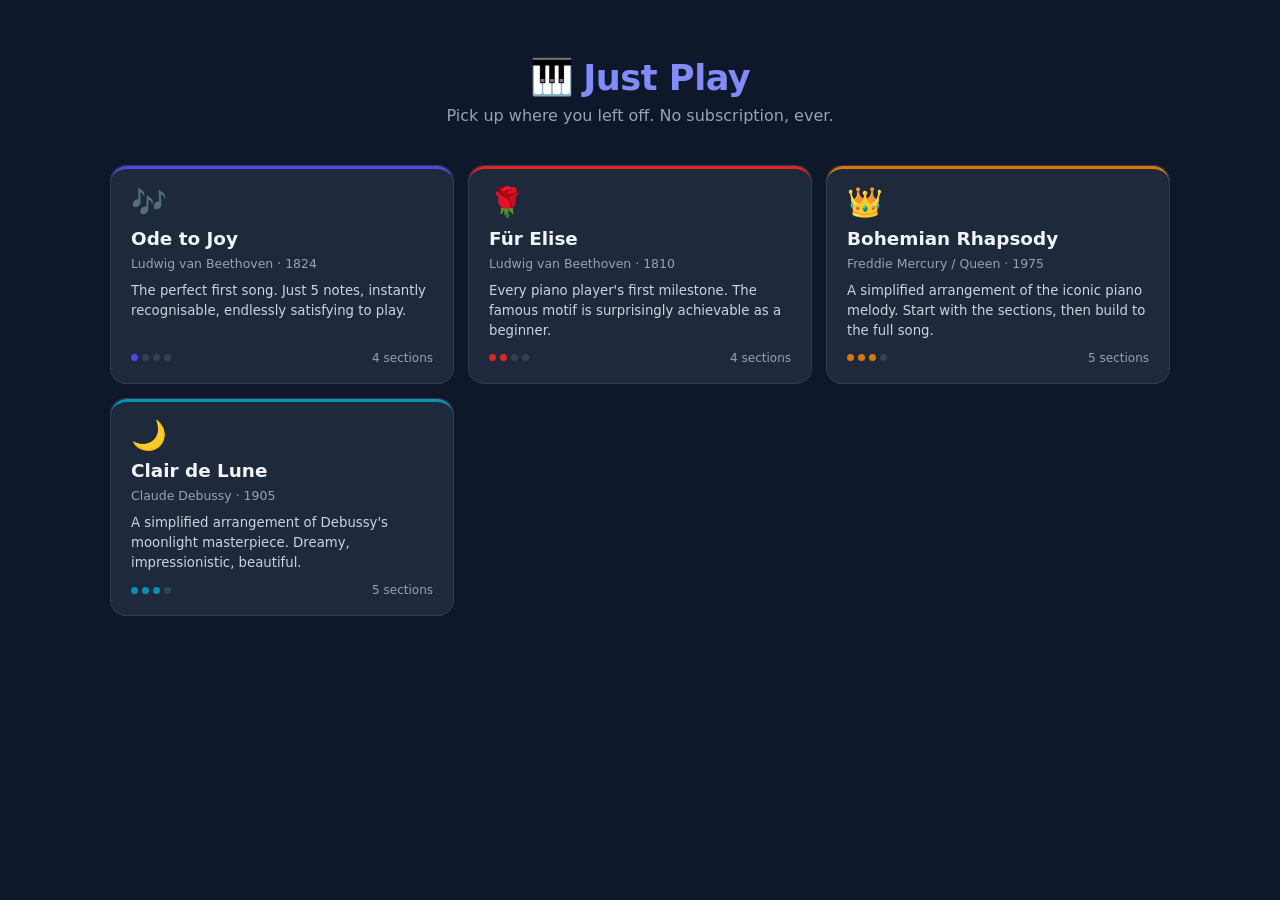
==== index.html @ 682d70b8 "initial push" ====
<!DOCTYPE html>
<html lang="en">
<head>
  <meta charset="UTF-8">
  <meta name="viewport" content="width=device-width, initial-scale=1.0, viewport-fit=cover">
  <meta name="apple-mobile-web-app-capable" content="yes">
  <meta name="apple-mobile-web-app-status-bar-style" content="black-translucent">
  <meta name="description" content="Just Play — a free piano learning app. No subscription. Pick up where you left off.">
  <title>Just Play 🎹</title>
  <link rel="stylesheet" href="style.css">
</head>
<body>

<div class="home-wrap">

  <!-- Header -->
  <header class="home-header">
    <div class="logo">🎹 <span class="logo-word">Just Play</span></div>
    <p class="tagline">Pick up where you left off. No subscription, ever.</p>
  </header>

  <!-- Resume banner (injected by JS if there's a last-played song) -->
  <div id="resume-container"></div>

  <!-- Song cards grid -->
  <div class="songs-grid" id="songs-grid">
    <!-- Injected by app.js -->
  </div>

</div>

<script src="js/songs.js"></script>
<script src="js/app.js"></script>
</body>
</html>
---- style.css ----
/* ============================================================
   JUST PLAY — Piano Learning App
   Dark theme, iPad-first, large touch targets
   ============================================================ */

:root {
  /* Colours */
  --bg:          #0f172a;
  --surface:     #1e293b;
  --surface2:    #334155;
  --surface3:    #475569;
  --accent:      #818cf8;
  --accent-dim:  #4f46e5;
  --success:     #34d399;
  --warning:     #fbbf24;
  --text:        #f1f5f9;
  --text2:       #cbd5e1;
  --text3:       #94a3b8;
  --border:      rgba(255,255,255,0.08);
  --border2:     rgba(255,255,255,0.14);

  /* Geometry */
  --radius:      16px;
  --radius-sm:   10px;
  --radius-xs:   7px;
  --shadow:      0 8px 32px rgba(0,0,0,0.45);
  --shadow-sm:   0 2px 8px  rgba(0,0,0,0.35);
  --pad:         20px;
  --header-h:    60px;
  --footer-h:    88px;
}

/* ── Reset ───────────────────────────────────────────────── */
*, *::before, *::after { box-sizing: border-box; margin: 0; padding: 0; }

html, body {
  height: 100%;
  font-family: -apple-system, BlinkMacSystemFont, 'Segoe UI', system-ui, sans-serif;
  background: var(--bg);
  color: var(--text);
  -webkit-text-size-adjust: 100%;
  -webkit-tap-highlight-color: transparent;
  overscroll-behavior: none;
}

a  { color: inherit; text-decoration: none; }
button { cursor: pointer; border: none; font: inherit; background: none; color: inherit; }
svg { display: block; }

/* ══════════════════════════════════════════════════════════
   HOME PAGE
   ══════════════════════════════════════════════════════════ */

.home-wrap {
  min-height: 100dvh;
  padding: var(--pad);
  max-width: 1100px;
  margin: 0 auto;
}

/* ── Header ──────────────────────────────────────────────── */
.home-header {
  text-align: center;
  padding: 36px 0 40px;
}

.logo {
  font-size: 2.2rem;
  font-weight: 800;
  letter-spacing: -0.5px;
  display: flex;
  align-items: center;
  justify-content: center;
  gap: 10px;
}

.logo-word { color: var(--accent); }

.home-header .tagline {
  margin-top: 8px;
  color: var(--text3);
  font-size: 1rem;
}

/* ── Resume Card ─────────────────────────────────────────── */
.resume-card {
  background: linear-gradient(135deg, var(--accent-dim) 0%, #7c3aed 100%);
  border-radius: var(--radius);
  padding: 18px 20px;
  margin-bottom: 28px;
  display: flex;
  align-items: center;
  justify-content: space-between;
  gap: 16px;
  box-shadow: var(--shadow-sm);
}

.resume-info { flex: 1; min-width: 0; }
.resume-info h3 { font-size: 1rem; font-weight: 700; }
.resume-info p  { font-size: 0.82rem; color: rgba(255,255,255,0.7); margin-top: 3px; }

.btn-resume {
  background: rgba(255,255,255,0.95);
  color: var(--accent-dim);
  font-weight: 700;
  padding: 10px 20px;
  border-radius: 40px;
  font-size: 0.88rem;
  white-space: nowrap;
  transition: transform 0.15s, filter 0.15s;
  min-height: 44px;
  display: flex;
  align-items: center;
}

.btn-resume:hover  { filter: brightness(1.05); transform: scale(1.02); }
.btn-resume:active { transform: scale(0.97); }

/* ── Song Grid ───────────────────────────────────────────── */
.songs-grid {
  display: grid;
  grid-template-columns: repeat(auto-fill, minmax(270px, 1fr));
  gap: 14px;
}

.song-card {
  --card-color: var(--accent);
  background: var(--surface);
  border: 1px solid var(--border);
  border-radius: var(--radius);
  padding: 22px 20px 18px;
  cursor: pointer;
  transition: transform 0.18s, box-shadow 0.18s;
  position: relative;
  overflow: hidden;
  display: flex;
  flex-direction: column;
  gap: 10px;
  min-height: 180px;
}

.song-card::after {
  content: '';
  position: absolute;
  inset: 0;
  border-radius: var(--radius);
  border-top: 3px solid var(--card-color);
  pointer-events: none;
}

.song-card:hover  { transform: translateY(-3px); box-shadow: var(--shadow); }
.song-card:active { transform: scale(0.975); }

.card-emoji { font-size: 1.8rem; line-height: 1; }

.card-title    { font-size: 1.15rem; font-weight: 700; line-height: 1.25; }
.card-composer { font-size: 0.78rem; color: var(--text3); margin-top: -4px; }
.card-desc     { font-size: 0.83rem; color: var(--text2); line-height: 1.5; flex: 1; }

.card-footer {
  display: flex;
  align-items: center;
  justify-content: space-between;
  margin-top: auto;
  gap: 8px;
}

/* Difficulty pips */
.difficulty {
  display: flex;
  gap: 4px;
  align-items: center;
}

.pip {
  width: 7px; height: 7px;
  border-radius: 50%;
  background: var(--surface2);
  transition: background 0.2s;
}
.pip.on { background: var(--card-color); }

.progress-text {
  font-size: 0.75rem;
  color: var(--text3);
}

.progress-text .done-count { color: var(--success); font-weight: 600; }

.last-played-text {
  font-size: 0.73rem;
  color: var(--text3);
  margin-top: 2px;
}


/* ══════════════════════════════════════════════════════════
   PLAYER PAGE
   ══════════════════════════════════════════════════════════ */

.player-wrap {
  height: 100dvh;
  display: flex;
  flex-direction: column;
  overflow: hidden;
}

/* ── Player Header ──────────────────────────────────────── */
.player-header {
  background: var(--surface);
  border-bottom: 1px solid var(--border2);
  padding: 0 var(--pad);
  height: var(--header-h);
  display: flex;
  align-items: center;
  gap: 14px;
  flex-shrink: 0;
  z-index: 10;
}

.btn-back {
  background: var(--surface2);
  color: var(--text2);
  padding: 8px 14px;
  border-radius: 40px;
  font-size: 0.88rem;
  font-weight: 500;
  transition: filter 0.15s;
  min-height: 40px;
  display: flex;
  align-items: center;
  white-space: nowrap;
}

.btn-back:hover { filter: brightness(1.35); }

.header-info { flex: 1; min-width: 0; }

.header-info h1 {
  font-size: 1.05rem;
  font-weight: 700;
  white-space: nowrap;
  overflow: hidden;
  text-overflow: ellipsis;
}

.header-info .header-sub {
  font-size: 0.75rem;
  color: var(--text3);
  margin-top: 1px;
}

/* ── Section Dots Bar ───────────────────────────────────── */
.dots-bar {
  background: var(--surface);
  border-bottom: 1px solid var(--border);
  padding: 0 var(--pad);
  height: 44px;
  display: flex;
  align-items: center;
  gap: 8px;
  flex-shrink: 0;
  overflow-x: auto;
  -webkit-overflow-scrolling: touch;
  scrollbar-width: none;
}

.dots-bar::-webkit-scrollbar { display: none; }

.dot {
  width: 10px; height: 10px;
  border-radius: 50%;
  background: var(--surface2);
  flex-shrink: 0;
  cursor: pointer;
  transition: transform 0.18s, background 0.18s;
  border: 2px solid transparent;
  position: relative;
}

.dot:hover { filter: brightness(1.4); }

.dot.done   { background: var(--success); }

.dot.active {
  background: var(--accent);
  transform: scale(1.5);
  border-color: rgba(129,140,248,0.25);
}

.dot-label {
  font-size: 0.8rem;
  color: var(--text3);
  white-space: nowrap;
  flex-shrink: 0;
  margin-left: 6px;
}

/* ── Main Layout ─────────────────────────────────────────── */
.player-body {
  flex: 1;
  min-height: 0;
  display: flex;
  overflow: hidden;
}

/* On wide screens (iPad landscape, desktop): two-column layout */
@media (min-width: 900px) and (orientation: landscape) {
  .player-body { flex-direction: row; }

  .notation-col {
    flex: 3;
    border-right: 1px solid var(--border);
    display: flex;
    align-items: center;
    justify-content: center;
    overflow-y: auto;
    -webkit-overflow-scrolling: touch;
    padding: 24px;
  }

  .side-col {
    flex: 1;
    min-width: 240px;
    max-width: 300px;
    display: flex;
    flex-direction: column;
    overflow-y: auto;
    -webkit-overflow-scrolling: touch;
    padding: 16px;
    gap: 14px;
  }
}

/* On narrow screens: stacked */
@media not ((min-width: 900px) and (orientation: landscape)) {
  .player-body { flex-direction: column; }

  .notation-col {
    flex: 1;
    min-height: 0;
    overflow-y: auto;
    -webkit-overflow-scrolling: touch;
    padding: 16px;
    display: flex;
    align-items: flex-start;
    justify-content: center;
  }

  .side-col {
    flex-shrink: 0;
    padding: 8px 16px 0;
    display: flex;
    flex-direction: column;
    gap: 8px;
    overflow-y: auto;
    max-height: 36vh;
  }
}

/* ── Sheet Music ─────────────────────────────────────────── */
#notation {
  width: 100%;
  max-width: 820px;
}

#notation svg {
  width: 100% !important;
  height: auto !important;
}

/* ── Tips Card ───────────────────────────────────────────── */
.tips-card {
  background: var(--surface);
  border: 1px solid var(--border2);
  border-radius: var(--radius-sm);
  padding: 14px 16px;
  flex-shrink: 0;
}

.tips-title {
  font-size: 0.7rem;
  text-transform: uppercase;
  letter-spacing: 0.07em;
  color: var(--text3);
  margin-bottom: 10px;
}

.tips-list {
  list-style: none;
  display: flex;
  flex-direction: column;
  gap: 7px;
}

.tips-list li {
  font-size: 0.85rem;
  color: var(--text2);
  line-height: 1.45;
}

/* ── Audio Player (abcjs SynthController) ────────────────── */
.audio-wrap {
  flex-shrink: 0;
}

/* Override abcjs audio UI to match our theme */
.abcjs-inline-audio {
  background: var(--surface) !important;
  border: 1px solid var(--border2) !important;
  border-radius: var(--radius-sm) !important;
  padding: 8px 12px !important;
  display: flex !important;
  align-items: center !important;
  gap: 8px !important;
  flex-wrap: wrap !important;
}

.abcjs-inline-audio button {
  background: var(--accent) !important;
  color: #fff !important;
  border-radius: var(--radius-xs) !important;
  padding: 6px 10px !important;
  min-height: 36px !important;
  font-size: 0.85rem !important;
  border: none !important;
  transition: filter 0.15s !important;
}

.abcjs-inline-audio button:hover { filter: brightness(1.15) !important; }

.abcjs-inline-audio .abcjs-tempo-wrapper {
  display: flex !important;
  align-items: center !important;
  gap: 4px !important;
  font-size: 0.78rem !important;
  color: var(--text3) !important;
}

.abcjs-inline-audio input[type=range] {
  accent-color: var(--accent) !important;
}

.abcjs-inline-audio .abcjs-progress-indicator {
  background: var(--accent) !important;
}

.abcjs-inline-audio .abcjs-progress-background {
  background: var(--surface2) !important;
}

/* ── Loading skeleton ────────────────────────────────────── */
.loading-box {
  display: flex;
  flex-direction: column;
  align-items: center;
  justify-content: center;
  gap: 14px;
  height: 100%;
  color: var(--text3);
}

.spinner {
  width: 30px; height: 30px;
  border: 3px solid var(--border2);
  border-top-color: var(--accent);
  border-radius: 50%;
  animation: spin 0.75s linear infinite;
}

@keyframes spin { to { transform: rotate(360deg); } }

/* ── Footer Controls ─────────────────────────────────────── */
.player-footer {
  background: var(--surface);
  border-top: 1px solid var(--border2);
  padding: 10px var(--pad);
  display: flex;
  align-items: center;
  justify-content: space-between;
  gap: 10px;
  flex-shrink: 0;
  min-height: var(--footer-h);
}

.btn {
  display: inline-flex;
  align-items: center;
  justify-content: center;
  gap: 6px;
  min-height: 52px;
  padding: 10px 18px;
  border-radius: var(--radius-sm);
  font-size: 0.95rem;
  font-weight: 600;
  letter-spacing: 0.01em;
  transition: transform 0.12s, filter 0.12s;
  user-select: none;
  -webkit-user-select: none;
}

.btn:active   { transform: scale(0.94); }
.btn:disabled { opacity: 0.35; pointer-events: none; }

.btn-nav {
  background: var(--surface2);
  color: var(--text2);
  min-width: 90px;
}

.btn-nav:hover { filter: brightness(1.35); }

.btn-got-it {
  background: var(--success);
  color: #052e16;
  font-weight: 800;
  flex: 1;
  max-width: 220px;
  font-size: 1rem;
}

.btn-got-it:hover { filter: brightness(1.08); }

.btn-got-it.is-done {
  background: var(--surface2);
  color: var(--success);
  font-weight: 700;
}

/* ── Toast / Complete Banner ─────────────────────────────── */
#toast {
  position: fixed;
  bottom: calc(var(--footer-h) + 16px);
  left: 50%;
  transform: translateX(-50%) translateY(20px);
  background: var(--success);
  color: #052e16;
  padding: 14px 28px;
  border-radius: var(--radius);
  font-weight: 700;
  font-size: 1.05rem;
  opacity: 0;
  pointer-events: none;
  transition: opacity 0.3s, transform 0.3s;
  z-index: 200;
  white-space: nowrap;
  box-shadow: var(--shadow);
}

#toast.show {
  opacity: 1;
  transform: translateX(-50%) translateY(0);
}
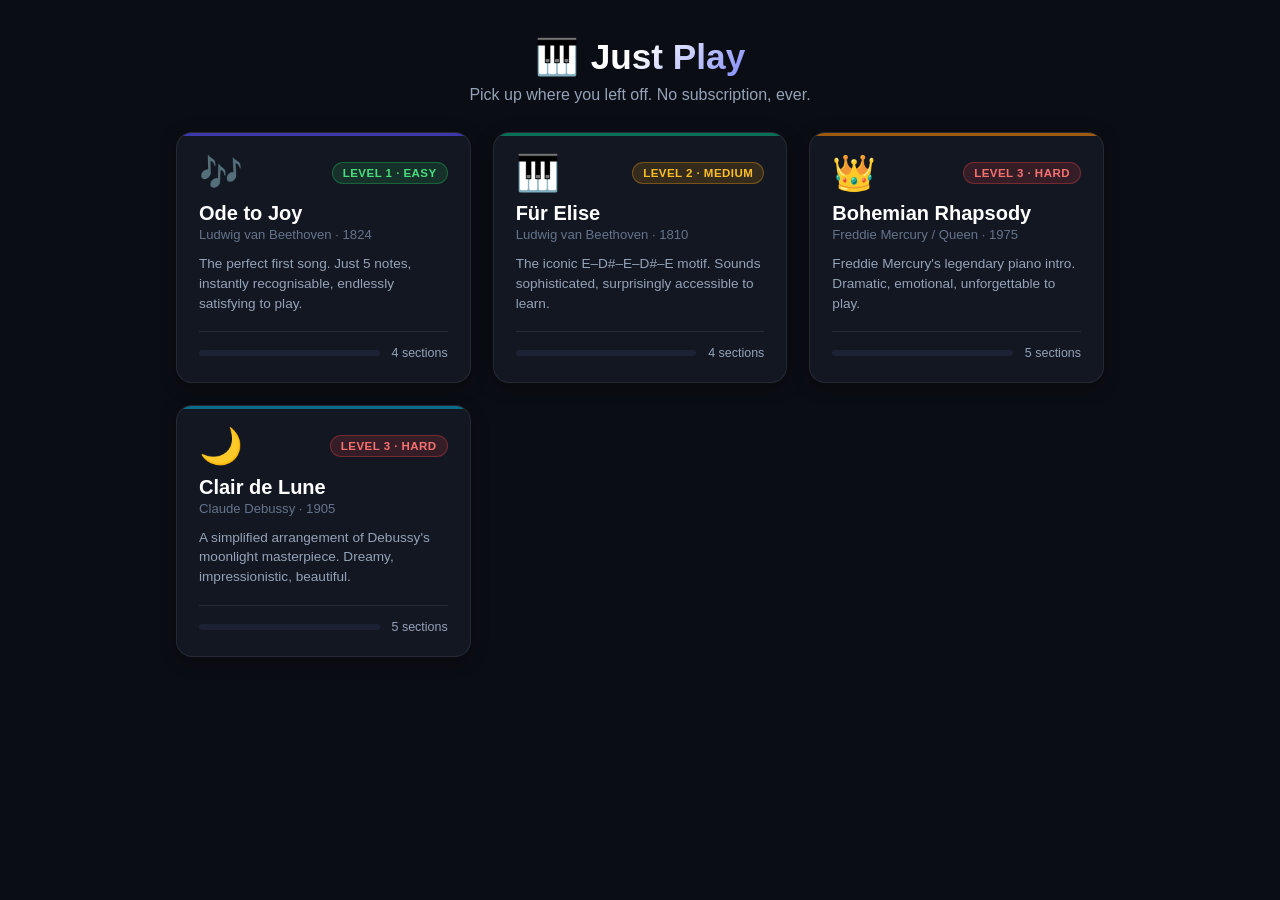
==== commit 56b0ef64: "Local: UI and player improvements" ====
--- a/index.html
+++ b/index.html
@@ -7,6 +7,7 @@
   <meta name="apple-mobile-web-app-status-bar-style" content="black-translucent">
   <meta name="description" content="Just Play — a free piano learning app. No subscription. Pick up where you left off.">
   <title>Just Play 🎹</title>
+  <link rel="icon" href="data:image/svg+xml,<svg xmlns=%22http://www.w3.org/2000/svg%22 viewBox=%220 0 100 100%22><text y=%22.9em%22 font-size=%2290%22>🎹</text></svg>">
   <link rel="stylesheet" href="style.css">
 </head>
 <body>
--- a/style.css
+++ b/style.css
@@ -1,211 +1,316 @@
-/* ============================================================
-   JUST PLAY — Piano Learning App
-   Dark theme, iPad-first, large touch targets
-   ============================================================ */
+/* ──────────────────────────────────────────────────────────
+   Just Play — Design System & Styles
+   A modern, dark, tactile music learning interface.
+   ────────────────────────────────────────────────────────── */
 
 :root {
-  /* Colours */
-  --bg:          #0f172a;
-  --surface:     #1e293b;
-  --surface2:    #334155;
-  --surface3:    #475569;
-  --accent:      #818cf8;
-  --accent-dim:  #4f46e5;
-  --success:     #34d399;
-  --warning:     #fbbf24;
+  --bg:          #0b0d14;
+  --surface:     #131722;
+  --surface2:    #1c2233;
+  --surface3:    #252e42;
+  --border:      rgba(255, 255, 255, 0.08);
+  --border2:     rgba(255, 255, 255, 0.14);
   --text:        #f1f5f9;
-  --text2:       #cbd5e1;
-  --text3:       #94a3b8;
-  --border:      rgba(255,255,255,0.08);
-  --border2:     rgba(255,255,255,0.14);
-
-  /* Geometry */
+  --text2:       #94a3b8;
+  --text3:       #64748b;
+  --accent:      #6366f1;
+  --accent-glow: rgba(99, 102, 241, 0.35);
+  --accent-light:#818cf8;
+  --success:     #22c55e;
+  --success-glow:rgba(34, 197, 94, 0.35);
+  --gold:        #f59e0b;
+  --radius-xs:   6px;
+  --radius-sm:   10px;
   --radius:      16px;
-  --radius-sm:   10px;
-  --radius-xs:   7px;
-  --shadow:      0 8px 32px rgba(0,0,0,0.45);
-  --shadow-sm:   0 2px 8px  rgba(0,0,0,0.35);
-  --pad:         20px;
-  --header-h:    60px;
-  --footer-h:    88px;
-}
-
-/* ── Reset ───────────────────────────────────────────────── */
-*, *::before, *::after { box-sizing: border-box; margin: 0; padding: 0; }
+  --radius-lg:   24px;
+  --shadow:      0 8px 32px rgba(0, 0, 0, 0.45);
+  --header-h:    54px;
+  --footer-h:    68px;
+  --pad:         16px;
+  --font:        -apple-system, BlinkMacSystemFont, "Segoe UI", Roboto, Helvetica, Arial, sans-serif;
+}
+
+*, *::before, *::after {
+  box-sizing: border-box;
+  margin: 0;
+  padding: 0;
+}
 
 html, body {
   height: 100%;
-  font-family: -apple-system, BlinkMacSystemFont, 'Segoe UI', system-ui, sans-serif;
   background: var(--bg);
   color: var(--text);
-  -webkit-text-size-adjust: 100%;
-  -webkit-tap-highlight-color: transparent;
-  overscroll-behavior: none;
-}
-
-a  { color: inherit; text-decoration: none; }
-button { cursor: pointer; border: none; font: inherit; background: none; color: inherit; }
-svg { display: block; }
-
-/* ══════════════════════════════════════════════════════════
-   HOME PAGE
-   ══════════════════════════════════════════════════════════ */
-
+  font-family: var(--font);
+  -webkit-font-smoothing: antialiased;
+  -moz-osx-font-smoothing: grayscale;
+  user-select: none;
+  -webkit-user-select: none;
+  touch-action: manipulation;
+  overflow: hidden;
+}
+
+a { color: inherit; text-decoration: none; }
+button { font-family: inherit; cursor: pointer; border: none; outline: none; }
+
+/* ── Home View ───────────────────────────────────────────── */
 .home-wrap {
-  min-height: 100dvh;
-  padding: var(--pad);
-  max-width: 1100px;
+  max-width: 960px;
   margin: 0 auto;
-}
-
-/* ── Header ──────────────────────────────────────────────── */
+  padding: 36px var(--pad) 80px;
+  height: 100%;
+  overflow-y: auto;
+  -webkit-overflow-scrolling: touch;
+}
+
 .home-header {
+  margin-bottom: 28px;
   text-align: center;
-  padding: 36px 0 40px;
 }
 
 .logo {
   font-size: 2.2rem;
   font-weight: 800;
-  letter-spacing: -0.5px;
-  display: flex;
-  align-items: center;
-  justify-content: center;
-  gap: 10px;
-}
-
-.logo-word { color: var(--accent); }
-
-.home-header .tagline {
+  display: inline-flex;
+  align-items: center;
+  gap: 12px;
+}
+
+.logo-word {
+  background: linear-gradient(135deg, #ffffff 30%, var(--accent-light) 100%);
+  -webkit-background-clip: text;
+  -webkit-text-fill-color: transparent;
+}
+
+.tagline {
+  color: var(--text2);
+  font-size: 1rem;
   margin-top: 8px;
-  color: var(--text3);
-  font-size: 1rem;
-}
-
-/* ── Resume Card ─────────────────────────────────────────── */
-.resume-card {
-  background: linear-gradient(135deg, var(--accent-dim) 0%, #7c3aed 100%);
+}
+
+/* Resume Banner */
+.resume-banner {
+  background: linear-gradient(135deg, rgba(99, 102, 241, 0.25) 0%, rgba(34, 197, 94, 0.18) 100%);
+  border: 1px solid rgba(99, 102, 241, 0.45);
   border-radius: var(--radius);
-  padding: 18px 20px;
-  margin-bottom: 28px;
+  padding: 18px 24px;
+  margin-bottom: 36px;
   display: flex;
   align-items: center;
   justify-content: space-between;
+  gap: 20px;
+  cursor: pointer;
+  box-shadow: 0 8px 24px rgba(0, 0, 0, 0.3);
+  transition: transform 0.18s, border-color 0.18s, box-shadow 0.18s;
+}
+
+.resume-banner:hover {
+  transform: translateY(-2px);
+  border-color: var(--accent-light);
+  box-shadow: 0 12px 30px rgba(99, 102, 241, 0.25);
+}
+
+.resume-left {
+  display: flex;
+  align-items: center;
   gap: 16px;
-  box-shadow: var(--shadow-sm);
-}
-
-.resume-info { flex: 1; min-width: 0; }
-.resume-info h3 { font-size: 1rem; font-weight: 700; }
-.resume-info p  { font-size: 0.82rem; color: rgba(255,255,255,0.7); margin-top: 3px; }
-
-.btn-resume {
-  background: rgba(255,255,255,0.95);
-  color: var(--accent-dim);
+}
+
+.resume-emoji {
+  font-size: 2.4rem;
+  line-height: 1;
+}
+
+.resume-details {
+  display: flex;
+  flex-direction: column;
+  gap: 2px;
+}
+
+.resume-tag {
+  font-size: 0.72rem;
+  color: var(--accent-light);
+  text-transform: uppercase;
+  letter-spacing: 0.08em;
+  font-weight: 700;
+}
+
+.resume-title {
+  font-size: 1.25rem;
+  font-weight: 700;
+  color: #fff;
+}
+
+.resume-sub {
+  font-size: 0.85rem;
+  color: var(--text2);
+}
+
+.resume-button {
+  background: var(--accent);
+  color: #ffffff;
+  font-size: 0.9rem;
   font-weight: 700;
   padding: 10px 20px;
   border-radius: 40px;
-  font-size: 0.88rem;
   white-space: nowrap;
-  transition: transform 0.15s, filter 0.15s;
-  min-height: 44px;
-  display: flex;
-  align-items: center;
-}
-
-.btn-resume:hover  { filter: brightness(1.05); transform: scale(1.02); }
-.btn-resume:active { transform: scale(0.97); }
-
-/* ── Song Grid ───────────────────────────────────────────── */
+  transition: filter 0.15s, transform 0.12s;
+  box-shadow: 0 4px 14px rgba(99, 102, 241, 0.4);
+}
+
+.resume-button:hover {
+  filter: brightness(1.15);
+  transform: scale(1.03);
+}
+
+/* Songs Grid */
 .songs-grid {
   display: grid;
-  grid-template-columns: repeat(auto-fill, minmax(270px, 1fr));
-  gap: 14px;
+  grid-template-columns: repeat(auto-fill, minmax(280px, 1fr));
+  gap: 22px;
 }
 
 .song-card {
-  --card-color: var(--accent);
   background: var(--surface);
   border: 1px solid var(--border);
   border-radius: var(--radius);
-  padding: 22px 20px 18px;
+  padding: 22px;
+  display: flex;
+  flex-direction: column;
+  justify-content: space-between;
+  min-height: 240px;
   cursor: pointer;
-  transition: transform 0.18s, box-shadow 0.18s;
+  transition: transform 0.2s, border-color 0.2s, box-shadow 0.2s;
   position: relative;
   overflow: hidden;
+  box-shadow: 0 4px 18px rgba(0, 0, 0, 0.25);
+}
+
+.song-card::before {
+  content: "";
+  position: absolute;
+  top: 0;
+  left: 0;
+  right: 0;
+  height: 3px;
+  background: var(--song-accent, var(--accent));
+  opacity: 0.7;
+}
+
+.song-card:hover {
+  transform: translateY(-4px);
+  border-color: var(--border2);
+  box-shadow: 0 14px 34px rgba(0, 0, 0, 0.45);
+}
+
+.song-card-header {
+  display: flex;
+  align-items: center;
+  justify-content: space-between;
+  gap: 10px;
+  margin-bottom: 12px;
+}
+
+.song-emoji {
+  font-size: 2.2rem;
+  line-height: 1;
+}
+
+.diff-badge {
+  font-size: 0.72rem;
+  font-weight: 700;
+  padding: 4px 10px;
+  border-radius: 20px;
+  text-transform: uppercase;
+  letter-spacing: 0.04em;
+}
+
+.diff-1 { background: rgba(34, 197, 94, 0.15); color: #4ade80; border: 1px solid rgba(34, 197, 94, 0.35); }
+.diff-2 { background: rgba(245, 158, 11, 0.15); color: #fbbf24; border: 1px solid rgba(245, 158, 11, 0.35); }
+.diff-3 { background: rgba(239, 68, 68, 0.15); color: #f87171; border: 1px solid rgba(239, 68, 68, 0.35); }
+
+.song-card-content {
+  flex: 1;
   display: flex;
   flex-direction: column;
-  gap: 10px;
-  min-height: 180px;
-}
-
-.song-card::after {
-  content: '';
-  position: absolute;
-  inset: 0;
-  border-radius: var(--radius);
-  border-top: 3px solid var(--card-color);
-  pointer-events: none;
-}
-
-.song-card:hover  { transform: translateY(-3px); box-shadow: var(--shadow); }
-.song-card:active { transform: scale(0.975); }
-
-.card-emoji { font-size: 1.8rem; line-height: 1; }
-
-.card-title    { font-size: 1.15rem; font-weight: 700; line-height: 1.25; }
-.card-composer { font-size: 0.78rem; color: var(--text3); margin-top: -4px; }
-.card-desc     { font-size: 0.83rem; color: var(--text2); line-height: 1.5; flex: 1; }
-
-.card-footer {
-  display: flex;
-  align-items: center;
-  justify-content: space-between;
-  margin-top: auto;
+}
+
+.song-title {
+  font-size: 1.25rem;
+  font-weight: 700;
+  color: #fff;
+  margin-bottom: 2px;
+}
+
+.song-composer {
+  font-size: 0.82rem;
+  color: var(--text3);
+  margin-bottom: 8px;
+}
+
+.song-desc {
+  font-size: 0.85rem;
+  color: var(--text2);
+  line-height: 1.45;
+  margin-top: 4px;
+}
+
+.song-card-footer {
+  margin-top: 18px;
+  padding-top: 14px;
+  border-top: 1px solid var(--border);
+  display: flex;
+  flex-direction: column;
   gap: 8px;
 }
 
-/* Difficulty pips */
-.difficulty {
-  display: flex;
-  gap: 4px;
-  align-items: center;
-}
-
-.pip {
-  width: 7px; height: 7px;
-  border-radius: 50%;
+.progress-info {
+  display: flex;
+  align-items: center;
+  gap: 12px;
+}
+
+.progress-bar-bg {
+  flex: 1;
+  height: 6px;
   background: var(--surface2);
-  transition: background 0.2s;
-}
-.pip.on { background: var(--card-color); }
-
-.progress-text {
-  font-size: 0.75rem;
+  border-radius: 4px;
+  overflow: hidden;
+}
+
+.progress-bar-fill {
+  height: 100%;
+  background: var(--success);
+  border-radius: 4px;
+  transition: width 0.3s ease;
+}
+
+.progress-label {
+  font-size: 0.78rem;
+  color: var(--text2);
+  white-space: nowrap;
+}
+
+.song-last-played {
+  font-size: 0.72rem;
   color: var(--text3);
 }
 
-.progress-text .done-count { color: var(--success); font-weight: 600; }
-
-.last-played-text {
-  font-size: 0.73rem;
-  color: var(--text3);
-  margin-top: 2px;
-}
-
-
-/* ══════════════════════════════════════════════════════════
-   PLAYER PAGE
-   ══════════════════════════════════════════════════════════ */
-
+/* ── Player View — Viewport Optimized for iPad & Mobile ──── */
 .player-wrap {
+  height: 100vh;
   height: 100dvh;
   display: flex;
   flex-direction: column;
   overflow: hidden;
-}
-
-/* ── Player Header ──────────────────────────────────────── */
+  position: fixed;
+  top: 0;
+  left: 0;
+  right: 0;
+  bottom: 0;
+  padding-bottom: env(safe-area-inset-bottom);
+}
+
+/* Player Header */
 .player-header {
   background: var(--surface);
   border-bottom: 1px solid var(--border2);
@@ -213,49 +318,68 @@
   height: var(--header-h);
   display: flex;
   align-items: center;
-  gap: 14px;
+  gap: 12px;
   flex-shrink: 0;
-  z-index: 10;
+  z-index: 20;
 }
 
 .btn-back {
   background: var(--surface2);
   color: var(--text2);
-  padding: 8px 14px;
-  border-radius: 40px;
-  font-size: 0.88rem;
-  font-weight: 500;
+  padding: 6px 12px;
+  border-radius: 30px;
+  font-size: 0.84rem;
+  font-weight: 600;
   transition: filter 0.15s;
-  min-height: 40px;
   display: flex;
   align-items: center;
   white-space: nowrap;
 }
-
 .btn-back:hover { filter: brightness(1.35); }
 
 .header-info { flex: 1; min-width: 0; }
-
 .header-info h1 {
-  font-size: 1.05rem;
+  font-size: 1rem;
   font-weight: 700;
   white-space: nowrap;
   overflow: hidden;
   text-overflow: ellipsis;
 }
-
-.header-info .header-sub {
-  font-size: 0.75rem;
-  color: var(--text3);
-  margin-top: 1px;
-}
-
-/* ── Section Dots Bar ───────────────────────────────────── */
+.header-info .header-sub { font-size: 0.72rem; color: var(--text3); margin-top: 1px; }
+
+/* Mode Switcher */
+.mode-toggle {
+  display: flex;
+  background: #0d1017;
+  border: 1px solid var(--border2);
+  border-radius: 30px;
+  padding: 3px;
+  gap: 4px;
+}
+
+.btn-mode {
+  background: transparent;
+  color: var(--text2);
+  font-size: 0.78rem;
+  font-weight: 600;
+  padding: 5px 12px;
+  border-radius: 20px;
+  transition: background 0.15s, color 0.15s, transform 0.1s;
+  white-space: nowrap;
+}
+
+.btn-mode.active {
+  background: var(--accent);
+  color: #ffffff;
+  box-shadow: 0 2px 8px var(--accent-glow);
+}
+
+/* Section Dots Bar */
 .dots-bar {
   background: var(--surface);
   border-bottom: 1px solid var(--border);
   padding: 0 var(--pad);
-  height: 44px;
+  height: 38px;
   display: flex;
   align-items: center;
   gap: 8px;
@@ -263,40 +387,25 @@
   overflow-x: auto;
   -webkit-overflow-scrolling: touch;
   scrollbar-width: none;
-}
-
+  z-index: 15;
+}
 .dots-bar::-webkit-scrollbar { display: none; }
 
 .dot {
-  width: 10px; height: 10px;
+  width: 9px; height: 9px;
   border-radius: 50%;
   background: var(--surface2);
   flex-shrink: 0;
   cursor: pointer;
   transition: transform 0.18s, background 0.18s;
   border: 2px solid transparent;
-  position: relative;
-}
-
+}
 .dot:hover { filter: brightness(1.4); }
-
 .dot.done   { background: var(--success); }
-
-.dot.active {
-  background: var(--accent);
-  transform: scale(1.5);
-  border-color: rgba(129,140,248,0.25);
-}
-
-.dot-label {
-  font-size: 0.8rem;
-  color: var(--text3);
-  white-space: nowrap;
-  flex-shrink: 0;
-  margin-left: 6px;
-}
-
-/* ── Main Layout ─────────────────────────────────────────── */
+.dot.active { background: var(--accent); transform: scale(1.45); border-color: rgba(129,140,248,0.25); }
+.dot-label { font-size: 0.75rem; color: var(--text3); white-space: nowrap; flex-shrink: 0; margin-left: 6px; }
+
+/* ── Player Body ─────────────────────────────────────────── */
 .player-body {
   flex: 1;
   min-height: 0;
@@ -304,36 +413,36 @@
   overflow: hidden;
 }
 
-/* On wide screens (iPad landscape, desktop): two-column layout */
-@media (min-width: 900px) and (orientation: landscape) {
+@media (min-width: 920px) and (orientation: landscape) {
   .player-body { flex-direction: row; }
 
   .notation-col {
     flex: 3;
     border-right: 1px solid var(--border);
     display: flex;
+    flex-direction: column;
     align-items: center;
-    justify-content: center;
+    justify-content: space-between;
     overflow-y: auto;
     -webkit-overflow-scrolling: touch;
-    padding: 24px;
+    padding: 12px 18px;
+    gap: 10px;
   }
 
   .side-col {
     flex: 1;
-    min-width: 240px;
-    max-width: 300px;
+    min-width: 260px;
+    max-width: 310px;
     display: flex;
     flex-direction: column;
     overflow-y: auto;
     -webkit-overflow-scrolling: touch;
-    padding: 16px;
-    gap: 14px;
+    padding: 14px;
+    gap: 12px;
   }
 }
 
-/* On narrow screens: stacked */
-@media not ((min-width: 900px) and (orientation: landscape)) {
+@media not ((min-width: 920px) and (orientation: landscape)) {
   .player-body { flex-direction: column; }
 
   .notation-col {
@@ -341,32 +450,343 @@
     min-height: 0;
     overflow-y: auto;
     -webkit-overflow-scrolling: touch;
-    padding: 16px;
+    padding: 10px 12px;
     display: flex;
-    align-items: flex-start;
-    justify-content: center;
+    flex-direction: column;
+    align-items: center;
+    gap: 8px;
   }
 
   .side-col {
     flex-shrink: 0;
-    padding: 8px 16px 0;
+    padding: 6px 12px 0;
     display: flex;
     flex-direction: column;
     gap: 8px;
     overflow-y: auto;
-    max-height: 36vh;
+    max-height: 28vh;
   }
 }
 
-/* ── Sheet Music ─────────────────────────────────────────── */
+/* ── High-Contrast Sheet Music Area & Auto-Scroll Viewport ── */
+.notation-scroll-container {
+  width: 100%;
+  max-width: 860px;
+  flex: 1;
+  min-height: 0;
+  overflow-y: auto;
+  -webkit-overflow-scrolling: touch;
+  display: flex;
+  justify-content: center;
+}
+
 #notation {
   width: 100%;
-  max-width: 820px;
+  background: #ffffff;
+  border-radius: var(--radius-sm);
+  padding: 14px 18px;
+  box-shadow: 0 4px 20px rgba(0, 0, 0, 0.4);
+  display: flex;
+  align-items: center;
+  justify-content: center;
+  min-height: 130px;
+  color: #111827;
+  position: relative;
 }
 
 #notation svg {
   width: 100% !important;
   height: auto !important;
+}
+
+/* SVG Playhead Cursor for Just Play */
+.abcjs-playhead-cursor {
+  stroke: var(--gold) !important;
+  stroke-width: 3.5px !important;
+  filter: drop-shadow(0 0 6px var(--gold));
+  transition: all 0.08s ease-out;
+}
+
+/* Active note highlight on score */
+.active-note-svg {
+  fill: var(--accent) !important;
+  stroke: var(--accent) !important;
+}
+
+/* ── Casiotone CT-400 Keyboard Component (Scales to fit iPad) ── */
+.piano-keyboard-container {
+  width: 100%;
+  max-width: 860px;
+  flex-shrink: 0;
+  margin-top: auto;
+}
+
+.casiotone-chassis {
+  background: linear-gradient(180deg, #1e2430 0%, #151922 100%);
+  border: 1px solid rgba(255, 255, 255, 0.15);
+  border-radius: var(--radius-sm);
+  box-shadow: 0 6px 20px rgba(0, 0, 0, 0.5), inset 0 1px 0 rgba(255, 255, 255, 0.1);
+  overflow: hidden;
+  display: flex;
+  flex-direction: column;
+}
+
+/* Top Panel */
+.casiotone-panel {
+  display: flex;
+  align-items: center;
+  justify-content: space-between;
+  padding: 5px 12px;
+  background: #11141c;
+  border-bottom: 2px solid #000;
+}
+
+.casiotone-branding {
+  display: flex;
+  align-items: center;
+  gap: 6px;
+}
+
+.casio-logo {
+  font-family: 'Arial Black', Impact, sans-serif;
+  font-size: 0.85rem;
+  letter-spacing: 0.12em;
+  color: #fff;
+}
+
+.casiotone-text {
+  font-size: 0.78rem;
+  font-weight: 700;
+  letter-spacing: 0.05em;
+  color: #e2e8f0;
+}
+
+.ct400-badge {
+  background: var(--gold);
+  color: #000;
+  font-size: 0.65rem;
+  font-weight: 800;
+  padding: 1px 5px;
+  border-radius: 3px;
+  margin-left: 3px;
+  letter-spacing: 0.08em;
+}
+
+.casiotone-legend {
+  display: flex;
+  align-items: center;
+  gap: 12px;
+  font-size: 0.7rem;
+  color: var(--text2);
+}
+
+.legend-item {
+  display: flex;
+  align-items: center;
+  gap: 5px;
+}
+
+.legend-dot {
+  width: 7px;
+  height: 7px;
+  border-radius: 50%;
+}
+
+.tracker-legend-dot {
+  background: var(--gold);
+  box-shadow: 0 0 8px rgba(245, 158, 11, 0.8);
+}
+
+.key-dot {
+  background: var(--accent-light);
+  box-shadow: 0 0 6px var(--accent-glow);
+}
+
+/* Red Felt Strip */
+.casiotone-felt {
+  height: 3px;
+  background: linear-gradient(90deg, #991b1b, #dc2626, #991b1b);
+  border-bottom: 1px solid rgba(0, 0, 0, 0.4);
+}
+
+/* Scroll Viewport */
+.casiotone-keys-viewport {
+  overflow-x: auto;
+  -webkit-overflow-scrolling: touch;
+  scrollbar-width: thin;
+  scrollbar-color: var(--surface3) transparent;
+  padding: 3px 4px 6px;
+  background: #0d0f15;
+}
+
+.casiotone-keys-bed {
+  display: inline-flex;
+  position: relative;
+  height: 102px;
+  padding: 0 2px;
+  user-select: none;
+}
+
+/* Key Group */
+.key-group {
+  position: relative;
+  display: inline-flex;
+}
+
+/* Piano Key Common */
+.piano-key {
+  position: relative;
+  cursor: pointer;
+  user-select: none;
+  -webkit-user-select: none;
+  display: flex;
+  flex-direction: column;
+  align-items: center;
+  justify-content: flex-end;
+  padding-bottom: 4px;
+  transition: background 0.12s, transform 0.08s, box-shadow 0.12s;
+}
+
+/* White Key (Compact for iPad) */
+.white-key {
+  width: 25px;
+  height: 94px;
+  background: linear-gradient(180deg, #f8fafc 0%, #e2e8f0 85%, #cbd5e1 100%);
+  border: 1px solid #94a3b8;
+  border-bottom: 3px solid #64748b;
+  border-radius: 0 0 4px 4px;
+  box-shadow: inset 0 -2px 4px rgba(0, 0, 0, 0.15), 1px 2px 4px rgba(0, 0, 0, 0.25);
+  z-index: 1;
+  color: #475569;
+}
+
+.white-key:hover {
+  background: linear-gradient(180deg, #ffffff 0%, #f1f5f9 100%);
+}
+
+.white-key.pressed, .white-key:active {
+  background: #e2e8f0;
+  transform: translateY(2px);
+  border-bottom-width: 1px;
+  box-shadow: inset 0 2px 4px rgba(0, 0, 0, 0.3);
+}
+
+/* Black Key */
+.black-key {
+  width: 15px;
+  height: 58px;
+  background: linear-gradient(180deg, #334155 0%, #0f172a 80%, #020617 100%);
+  border: 1px solid #000;
+  border-bottom: 3px solid #000;
+  border-radius: 0 0 3px 3px;
+  box-shadow: 2px 3px 6px rgba(0, 0, 0, 0.55), inset 0 1px 0 rgba(255, 255, 255, 0.2);
+  position: absolute;
+  left: 17px;
+  top: 0;
+  z-index: 2;
+  color: #94a3b8;
+}
+
+.black-key:hover {
+  background: linear-gradient(180deg, #475569 0%, #1e293b 100%);
+}
+
+.black-key.pressed, .black-key:active {
+  background: #0f172a;
+  transform: translateY(2px);
+  border-bottom-width: 1px;
+  box-shadow: inset 0 2px 4px rgba(0, 0, 0, 0.6);
+}
+
+/* Moving Orange Play-Along Tracker Dot */
+.play-tracker-dot {
+  position: absolute;
+  top: 6px;
+  left: 50%;
+  transform: translateX(-50%) scale(0);
+  width: 9px;
+  height: 9px;
+  border-radius: 50%;
+  background: var(--gold);
+  box-shadow: 0 0 8px var(--gold), 0 0 16px rgba(245, 158, 11, 0.85);
+  z-index: 6;
+  opacity: 0;
+  transition: transform 0.12s cubic-bezier(0.34, 1.56, 0.64, 1), opacity 0.12s;
+  pointer-events: none;
+}
+
+.black-key .play-tracker-dot {
+  top: 5px;
+  width: 8px;
+  height: 8px;
+}
+
+.play-tracker-dot.active-tracker {
+  transform: translateX(-50%) scale(1.35);
+  opacity: 1;
+  animation: pulse-dot 1.2s ease-in-out infinite alternate;
+}
+
+@keyframes pulse-dot {
+  0% { transform: translateX(-50%) scale(1.15); box-shadow: 0 0 6px var(--gold), 0 0 12px rgba(245, 158, 11, 0.7); }
+  100% { transform: translateX(-50%) scale(1.5); box-shadow: 0 0 10px var(--gold), 0 0 22px rgba(245, 158, 11, 0.95); }
+}
+
+.piano-key.is-current-target {
+  box-shadow: 0 0 14px rgba(245, 158, 11, 0.8), inset 0 -2px 4px rgba(245, 158, 11, 0.4) !important;
+  border-color: #f59e0b !important;
+}
+
+/* Active Keys in Section */
+.white-key.active-key {
+  background: linear-gradient(180deg, #c7d2fe 0%, #818cf8 60%, #6366f1 100%) !important;
+  color: #ffffff !important;
+  border-color: #4338ca !important;
+  box-shadow: 0 0 8px var(--accent-glow), inset 0 -2px 4px rgba(0, 0, 0, 0.2);
+}
+
+.black-key.active-key {
+  background: linear-gradient(180deg, #818cf8 0%, #4338ca 100%) !important;
+  color: #ffffff !important;
+  border-color: #312e81 !important;
+  box-shadow: 0 0 8px var(--accent-glow);
+}
+
+/* Finger Badge inside Key */
+.finger-badge {
+  position: absolute;
+  top: 50%;
+  left: 50%;
+  transform: translate(-50%, -50%);
+  width: 16px;
+  height: 16px;
+  background: #ffffff;
+  color: #1e1b4b;
+  font-size: 0.68rem;
+  font-weight: 800;
+  border-radius: 50%;
+  display: none;
+  align-items: center;
+  justify-content: center;
+  box-shadow: 0 2px 4px rgba(0,0,0,0.35);
+  z-index: 5;
+}
+
+.black-key .finger-badge {
+  top: 40%;
+  width: 13px;
+  height: 13px;
+  font-size: 0.6rem;
+}
+
+.key-name {
+  font-size: 0.6rem;
+  font-weight: 700;
+  pointer-events: none;
+}
+
+.black-key .key-name {
+  font-size: 0.5rem;
 }
 
 /* ── Tips Card ───────────────────────────────────────────── */
@@ -374,29 +794,29 @@
   background: var(--surface);
   border: 1px solid var(--border2);
   border-radius: var(--radius-sm);
-  padding: 14px 16px;
+  padding: 10px 14px;
   flex-shrink: 0;
 }
 
 .tips-title {
-  font-size: 0.7rem;
+  font-size: 0.68rem;
   text-transform: uppercase;
   letter-spacing: 0.07em;
   color: var(--text3);
-  margin-bottom: 10px;
+  margin-bottom: 6px;
 }
 
 .tips-list {
   list-style: none;
   display: flex;
   flex-direction: column;
-  gap: 7px;
+  gap: 5px;
 }
 
 .tips-list li {
-  font-size: 0.85rem;
+  font-size: 0.8rem;
   color: var(--text2);
-  line-height: 1.45;
+  line-height: 1.4;
 }
 
 /* ── Audio Player (abcjs SynthController) ────────────────── */
@@ -404,15 +824,14 @@
   flex-shrink: 0;
 }
 
-/* Override abcjs audio UI to match our theme */
 .abcjs-inline-audio {
   background: var(--surface) !important;
   border: 1px solid var(--border2) !important;
   border-radius: var(--radius-sm) !important;
-  padding: 8px 12px !important;
+  padding: 6px 10px !important;
   display: flex !important;
   align-items: center !important;
-  gap: 8px !important;
+  gap: 6px !important;
   flex-wrap: wrap !important;
 }
 
@@ -420,9 +839,9 @@
   background: var(--accent) !important;
   color: #fff !important;
   border-radius: var(--radius-xs) !important;
-  padding: 6px 10px !important;
-  min-height: 36px !important;
-  font-size: 0.85rem !important;
+  padding: 5px 9px !important;
+  min-height: 32px !important;
+  font-size: 0.82rem !important;
   border: none !important;
   transition: filter 0.15s !important;
 }
@@ -433,7 +852,7 @@
   display: flex !important;
   align-items: center !important;
   gap: 4px !important;
-  font-size: 0.78rem !important;
+  font-size: 0.75rem !important;
   color: var(--text3) !important;
 }
 
@@ -455,13 +874,13 @@
   flex-direction: column;
   align-items: center;
   justify-content: center;
-  gap: 14px;
+  gap: 10px;
   height: 100%;
   color: var(--text3);
 }
 
 .spinner {
-  width: 30px; height: 30px;
+  width: 26px; height: 26px;
   border: 3px solid var(--border2);
   border-top-color: var(--accent);
   border-radius: 50%;
@@ -470,17 +889,27 @@
 
 @keyframes spin { to { transform: rotate(360deg); } }
 
-/* ── Footer Controls ─────────────────────────────────────── */
+/* ── Pinned Bottom Action Footer (Always Visible on iPad) ─── */
 .player-footer {
   background: var(--surface);
   border-top: 1px solid var(--border2);
-  padding: 10px var(--pad);
+  padding: 8px var(--pad);
+  display: flex;
+  align-items: center;
+  justify-content: center;
+  flex-shrink: 0;
+  min-height: var(--footer-h);
+  z-index: 100;
+  box-shadow: 0 -4px 16px rgba(0, 0, 0, 0.35);
+}
+
+.footer-controls-row {
   display: flex;
   align-items: center;
   justify-content: space-between;
   gap: 10px;
-  flex-shrink: 0;
-  min-height: var(--footer-h);
+  width: 100%;
+  max-width: 860px;
 }
 
 .btn {
@@ -488,10 +917,10 @@
   align-items: center;
   justify-content: center;
   gap: 6px;
-  min-height: 52px;
-  padding: 10px 18px;
+  min-height: 46px;
+  padding: 8px 16px;
   border-radius: var(--radius-sm);
-  font-size: 0.95rem;
+  font-size: 0.92rem;
   font-weight: 600;
   letter-spacing: 0.01em;
   transition: transform 0.12s, filter 0.12s;
@@ -505,9 +934,8 @@
 .btn-nav {
   background: var(--surface2);
   color: var(--text2);
-  min-width: 90px;
-}
-
+  min-width: 85px;
+}
 .btn-nav:hover { filter: brightness(1.35); }
 
 .btn-got-it {
@@ -515,10 +943,9 @@
   color: #052e16;
   font-weight: 800;
   flex: 1;
-  max-width: 220px;
-  font-size: 1rem;
-}
-
+  max-width: 240px;
+  font-size: 0.95rem;
+}
 .btn-got-it:hover { filter: brightness(1.08); }
 
 .btn-got-it.is-done {
@@ -527,18 +954,65 @@
   font-weight: 700;
 }
 
-/* ── Toast / Complete Banner ─────────────────────────────── */
+/* ── Count-In Overlay & Metronome Badge ─────────────────── */
+.count-in-overlay {
+  position: fixed;
+  top: 50%;
+  left: 50%;
+  transform: translate(-50%, -50%) scale(0.8);
+  background: rgba(19, 23, 34, 0.96);
+  border: 2px solid var(--gold);
+  border-radius: var(--radius);
+  padding: 20px 40px;
+  display: flex;
+  flex-direction: column;
+  align-items: center;
+  gap: 8px;
+  z-index: 300;
+  box-shadow: 0 16px 48px rgba(0, 0, 0, 0.75), 0 0 32px rgba(245, 158, 11, 0.4);
+  opacity: 0;
+  pointer-events: none;
+  transition: transform 0.18s cubic-bezier(0.34, 1.56, 0.64, 1), opacity 0.18s;
+}
+
+.count-in-overlay.show {
+  opacity: 1;
+  transform: translate(-50%, -50%) scale(1);
+}
+
+.count-in-title {
+  font-size: 0.8rem;
+  text-transform: uppercase;
+  letter-spacing: 0.12em;
+  color: var(--gold);
+  font-weight: 800;
+}
+
+.count-in-number {
+  font-size: 3.4rem;
+  font-weight: 900;
+  color: #ffffff;
+  line-height: 1;
+  text-shadow: 0 0 18px var(--gold);
+}
+
+.count-in-sub {
+  font-size: 0.82rem;
+  color: var(--text2);
+}
+
+/* ── Toast ───────────────────────────────────────────────── */
 #toast {
   position: fixed;
-  bottom: calc(var(--footer-h) + 16px);
+  bottom: calc(var(--footer-h) + 12px);
   left: 50%;
   transform: translateX(-50%) translateY(20px);
   background: var(--success);
   color: #052e16;
-  padding: 14px 28px;
+  padding: 12px 24px;
   border-radius: var(--radius);
   font-weight: 700;
-  font-size: 1.05rem;
+  font-size: 1rem;
   opacity: 0;
   pointer-events: none;
   transition: opacity 0.3s, transform 0.3s;
